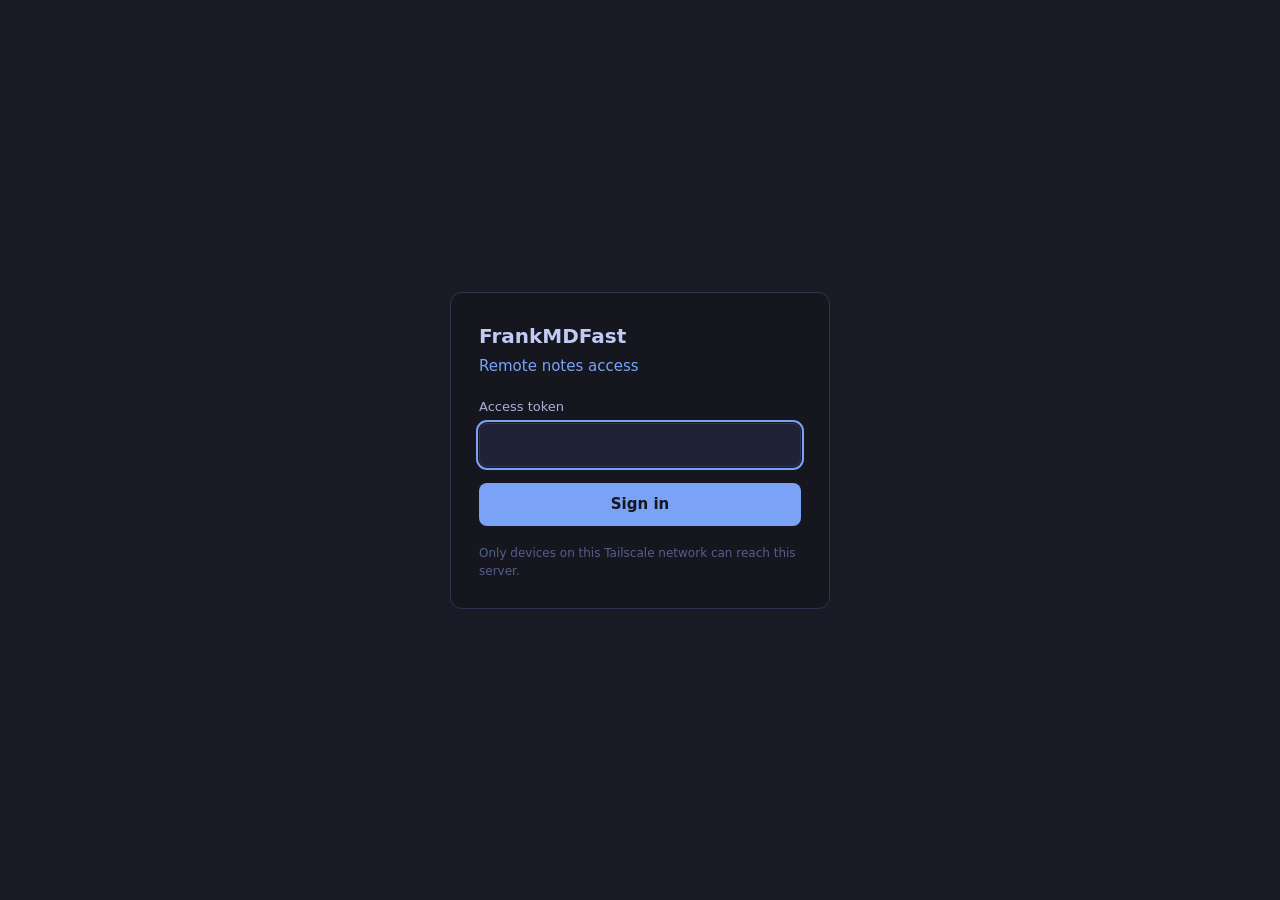
==== crates/frankmd-remote/web/login.html @ 954d2348 "Remote access: embedded Tailscale web UI with token auth Add a GUI-free `frankmd-remote` crate that " ====
<!doctype html>
<html lang="en">
<head>
  <meta charset="utf-8">
  <meta name="viewport" content="width=device-width, initial-scale=1">
  <title>FrankMDFast — Sign in</title>
  <style>
    :root { color-scheme: dark; }
    * { box-sizing: border-box; }
    body {
      margin: 0; min-height: 100vh; display: grid; place-items: center;
      background: #1a1b26; color: #c0caf5;
      font: 15px/1.5 system-ui, -apple-system, "Segoe UI", sans-serif;
    }
    main { width: min(92vw, 380px); padding: 28px; border: 1px solid #2f334d;
      border-radius: 12px; background: #16161e; }
    h1 { margin: 0 0 4px; font-size: 20px; }
    p { margin: 0 0 20px; color: #7aa2f7; }
    label { display: block; font-size: 13px; margin-bottom: 6px; color: #a9b1d6; }
    input { width: 100%; padding: 10px 12px; border-radius: 8px; border: 1px solid #2f334d;
      background: #1f2335; color: inherit; font: inherit; }
    input:focus { outline: 2px solid #7aa2f7; outline-offset: 1px; }
    button { width: 100%; margin-top: 16px; padding: 10px; border: 0; border-radius: 8px;
      background: #7aa2f7; color: #16161e; font: inherit; font-weight: 600; cursor: pointer; }
    button:hover { background: #89b4fa; }
    .error { display: none; margin-top: 12px; color: #f7768e; font-size: 13px; }
    .error.show { display: block; }
    small { display: block; margin-top: 18px; color: #565f89; font-size: 12px; }
  </style>
</head>
<body>
  <main>
    <h1>FrankMDFast</h1>
    <p>Remote notes access</p>
    <form method="post" action="/login">
      <label for="password">Access token</label>
      <input id="password" name="password" type="password" autocomplete="current-password"
             autofocus required minlength="32">
      <button type="submit">Sign in</button>
    </form>
    <p id="error" class="error">Invalid access token.</p>
    <small>Only devices on this Tailscale network can reach this server.</small>
  </main>
  <script src="/assets/login.js" defer></script>
</body>
</html>
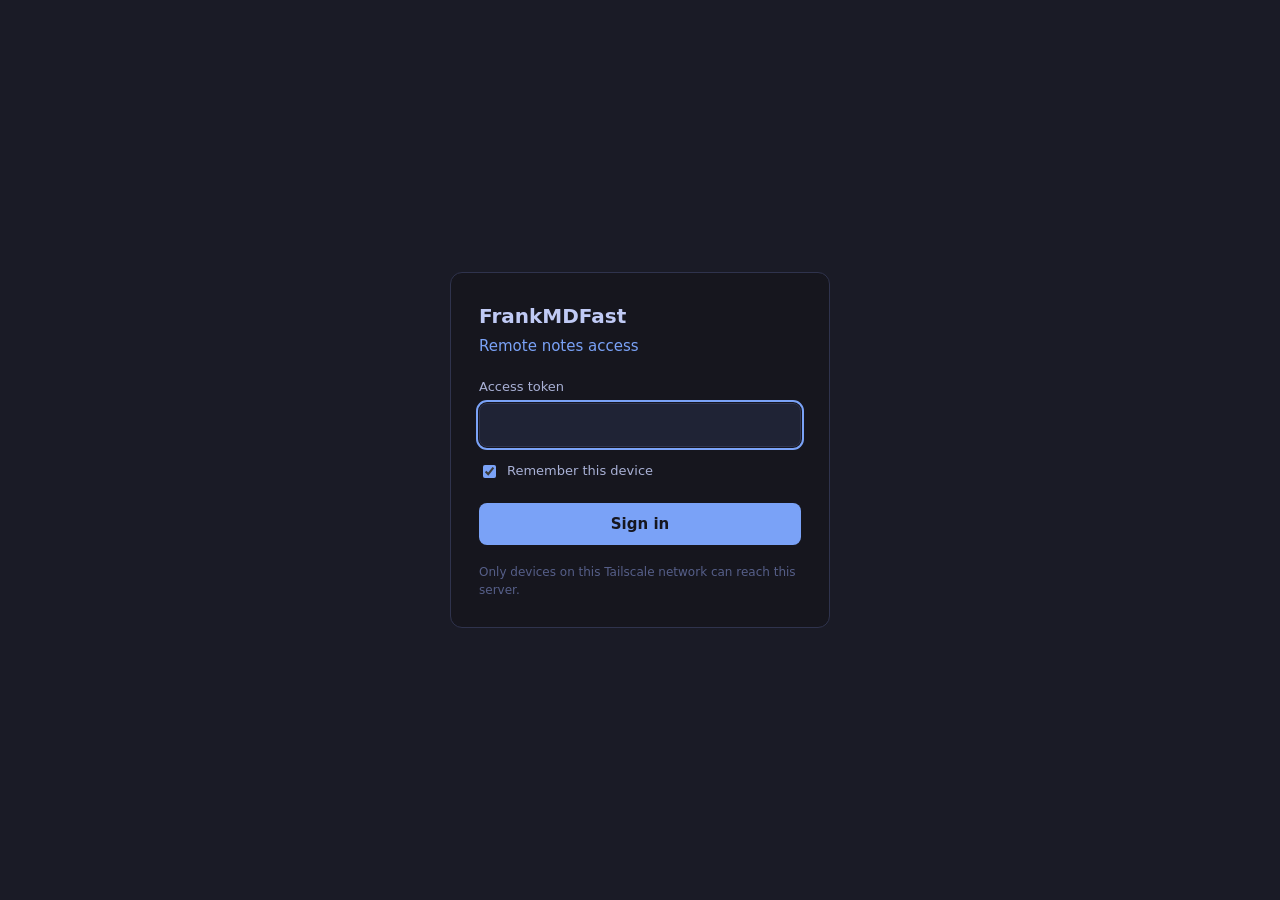
==== commit 6831bcfb: "Make remote access mobile-first and fix note paths/DeepSeek Fix note paths being double-encoded, whi" ====
--- a/crates/frankmd-remote/web/login.html
+++ b/crates/frankmd-remote/web/login.html
@@ -23,6 +23,8 @@
     button { width: 100%; margin-top: 16px; padding: 10px; border: 0; border-radius: 8px;
       background: #7aa2f7; color: #16161e; font: inherit; font-weight: 600; cursor: pointer; }
     button:hover { background: #89b4fa; }
+    .remember { display: flex; align-items: center; gap: 8px; margin-top: 14px; font-size: 13px; color: #a9b1d6; }
+    .remember input { width: auto; accent-color: #7aa2f7; }
     .error { display: none; margin-top: 12px; color: #f7768e; font-size: 13px; }
     .error.show { display: block; }
     small { display: block; margin-top: 18px; color: #565f89; font-size: 12px; }
@@ -36,6 +38,7 @@
       <label for="password">Access token</label>
       <input id="password" name="password" type="password" autocomplete="current-password"
              autofocus required minlength="32">
+      <label class="remember"><input id="remember" name="remember" type="checkbox" checked> Remember this device</label>
       <button type="submit">Sign in</button>
     </form>
     <p id="error" class="error">Invalid access token.</p>
